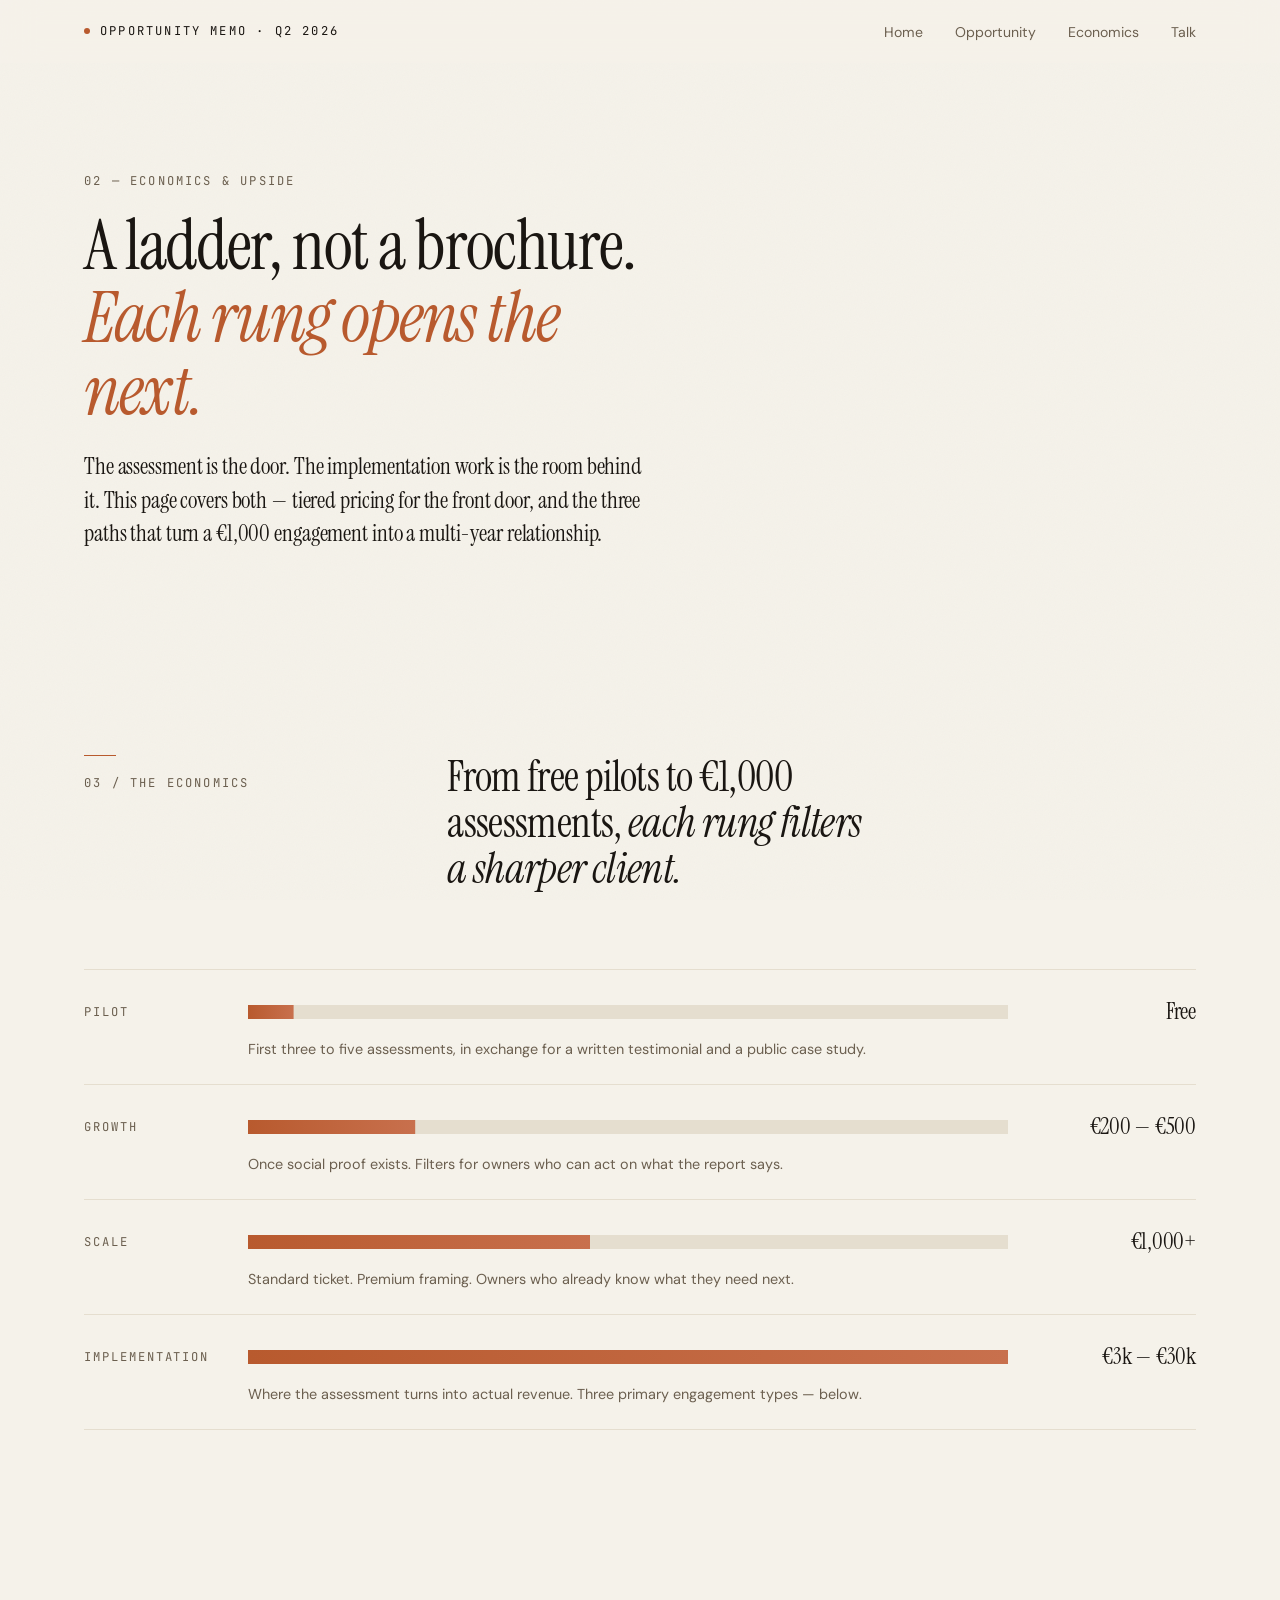
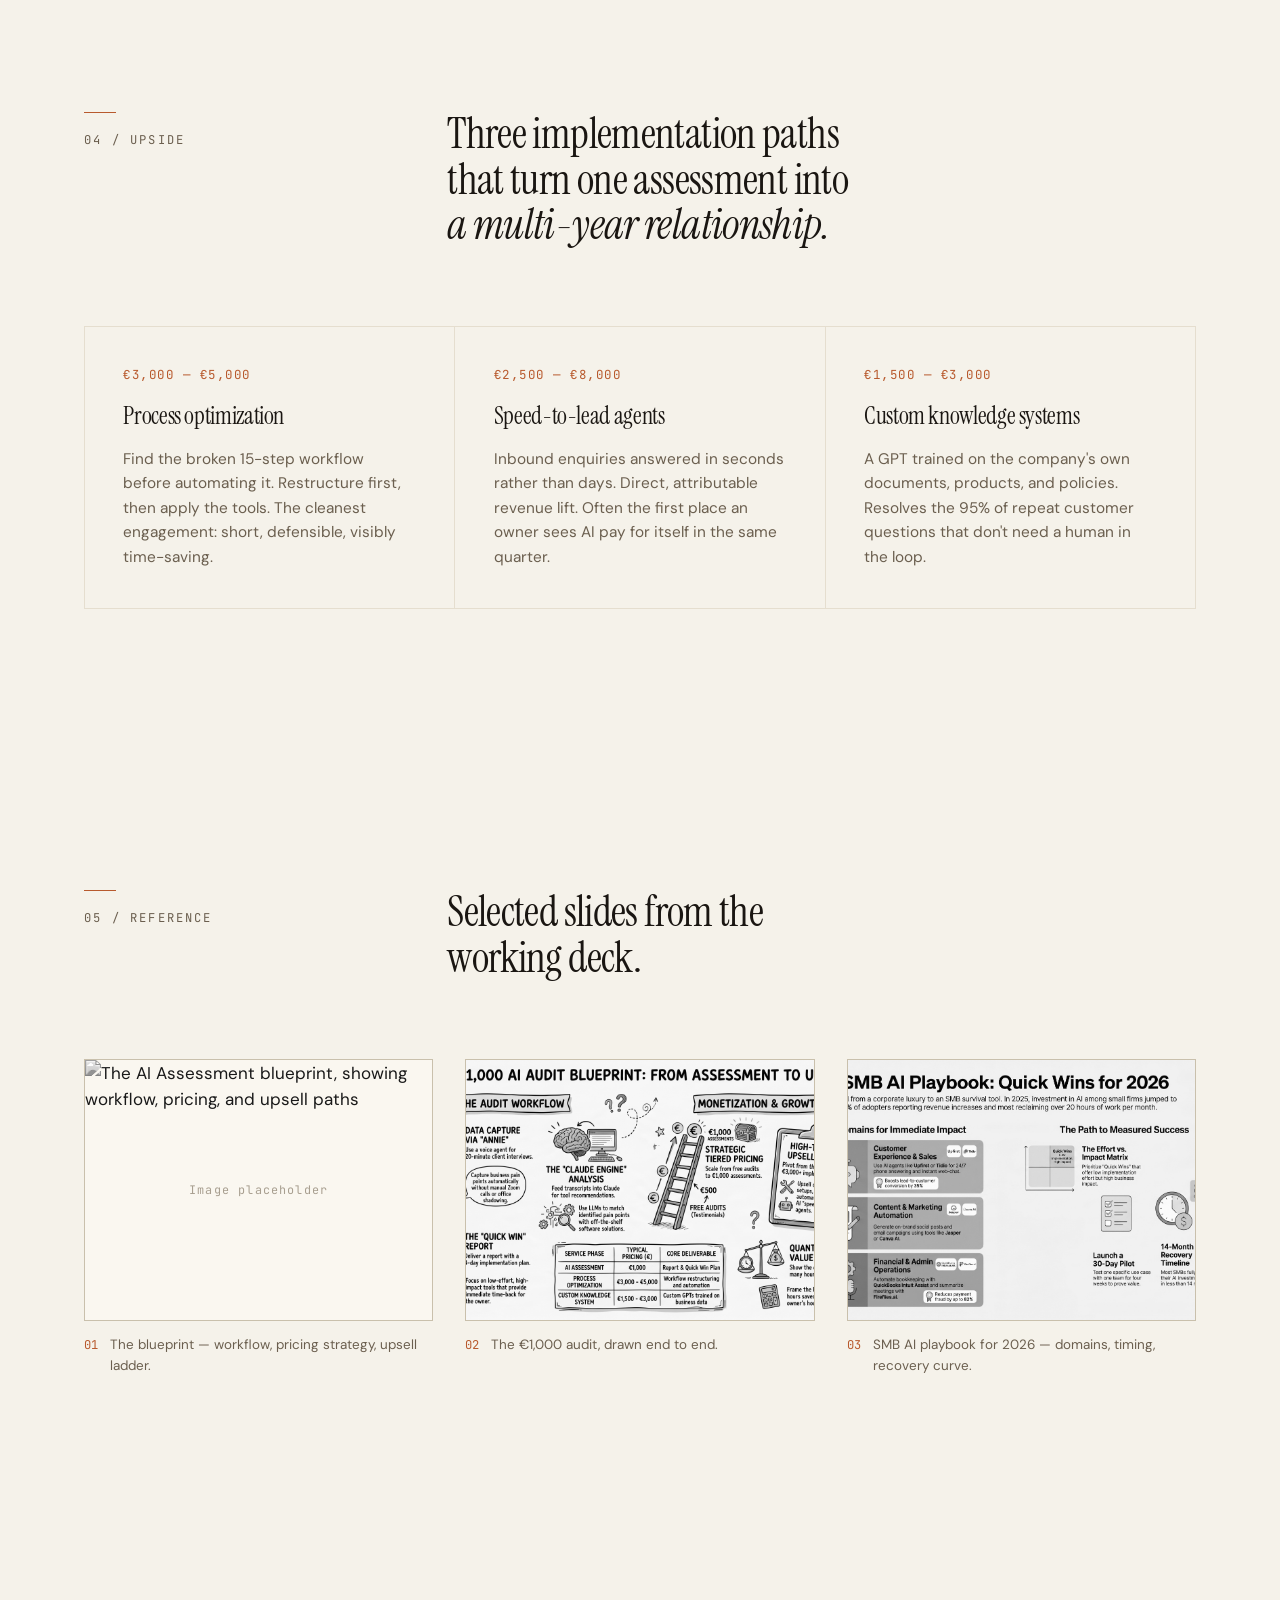
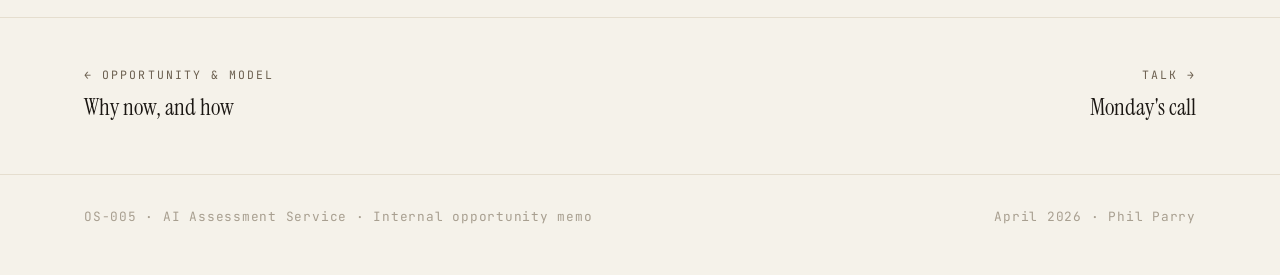
==== economics.html @ 7be647b3 "feat: build 4-page opportunity memo microsite - Pages: Home, Opportunity & Model (tabbed), Economics" ====
<!DOCTYPE html>
<html lang="en">
<head>
  <meta charset="UTF-8">
  <meta name="viewport" content="width=device-width, initial-scale=1">
  <title>Economics & Upside — AI Assessment Service</title>
  <meta name="description" content="The revenue ladder and the three implementation paths that turn one assessment into a multi-year relationship.">
  <meta name="color-scheme" content="light">

  <link rel="preconnect" href="https://fonts.googleapis.com">
  <link rel="preconnect" href="https://fonts.gstatic.com" crossorigin>
  <link href="https://fonts.googleapis.com/css2?family=Instrument+Serif:ital@0;1&family=DM+Sans:ital,opsz,wght@0,9..40,300;0,9..40,400;0,9..40,500;0,9..40,600;1,9..40,400&family=JetBrains+Mono:wght@400;500&display=swap" rel="stylesheet">
  <link rel="stylesheet" href="./styles.css">
  <script src="./script.js" defer></script>
</head>
<body>

  <!-- ════ TOP NAV ════ -->
  <nav class="top" id="topnav" aria-label="Primary">
    <div class="container">
      <a href="./index.html" class="wordmark">
        <span class="dot" aria-hidden="true"></span>
        <span>Opportunity Memo · Q2 2026</span>
      </a>
      <ul class="nav-links">
        <li><a href="./index.html">Home</a></li>
        <li><a href="./opportunity.html">Opportunity</a></li>
        <li><a href="./economics.html">Economics</a></li>
        <li><a href="./talk.html">Talk</a></li>
      </ul>
    </div>
  </nav>

  <!-- ════ PAGE INTRO ════ -->
  <header class="page-intro">
    <div class="container">
      <span class="eyebrow">02 — Economics &amp; Upside</span>
      <h1>A ladder, not a brochure. <em>Each rung opens the next.</em></h1>
      <p class="lede">The assessment is the door. The implementation work is the room behind it. This page covers both — tiered pricing for the front door, and the three paths that turn a €1,000 engagement into a multi-year relationship.</p>
    </div>
  </header>

  <!-- ════ 03 — THE ECONOMICS / REVENUE LADDER ════ -->
  <section id="economics">
    <div class="container">
      <div class="section-head">
        <div class="section-num">03 / The economics</div>
        <h2 class="h2 serif">
          From free pilots to €1,000 assessments, <em class="italic">each rung filters a sharper client.</em>
        </h2>
      </div>

      <div class="ladder">
        <div class="rung" style="--w: 0.06" data-tier="pilot">
          <div class="rung-label">Pilot</div>
          <div class="rung-bar-track"><div class="rung-bar"></div></div>
          <div class="rung-price">Free</div>
          <div class="rung-detail">First three to five assessments, in exchange for a written testimonial and a public case study.</div>
        </div>
        <div class="rung" style="--w: 0.22" data-tier="growth">
          <div class="rung-label">Growth</div>
          <div class="rung-bar-track"><div class="rung-bar"></div></div>
          <div class="rung-price">€200 — €500</div>
          <div class="rung-detail">Once social proof exists. Filters for owners who can act on what the report says.</div>
        </div>
        <div class="rung" style="--w: 0.45" data-tier="scale">
          <div class="rung-label">Scale</div>
          <div class="rung-bar-track"><div class="rung-bar"></div></div>
          <div class="rung-price">€1,000+</div>
          <div class="rung-detail">Standard ticket. Premium framing. Owners who already know what they need next.</div>
        </div>
        <div class="rung" style="--w: 1" data-tier="upsell">
          <div class="rung-label">Implementation</div>
          <div class="rung-bar-track"><div class="rung-bar"></div></div>
          <div class="rung-price">€3k — €30k</div>
          <div class="rung-detail">Where the assessment turns into actual revenue. Three primary engagement types — below.</div>
        </div>
      </div>
    </div>
  </section>

  <!-- ════ 04 — UPSIDE ════ -->
  <section id="upside">
    <div class="container">
      <div class="section-head">
        <div class="section-num">04 / Upside</div>
        <h2 class="h2 serif">
          Three implementation paths that turn one assessment into <em class="italic">a multi-year relationship.</em>
        </h2>
      </div>

      <div class="upside-grid">
        <article class="upside-card">
          <span class="price">€3,000 — €5,000</span>
          <h3 class="serif">Process optimization</h3>
          <p>Find the broken 15-step workflow before automating it. Restructure first, then apply the tools. The cleanest engagement: short, defensible, visibly time-saving.</p>
        </article>
        <article class="upside-card">
          <span class="price">€2,500 — €8,000</span>
          <h3 class="serif">Speed-to-lead agents</h3>
          <p>Inbound enquiries answered in seconds rather than days. Direct, attributable revenue lift. Often the first place an owner sees AI pay for itself in the same quarter.</p>
        </article>
        <article class="upside-card">
          <span class="price">€1,500 — €3,000</span>
          <h3 class="serif">Custom knowledge systems</h3>
          <p>A GPT trained on the company's own documents, products, and policies. Resolves the 95% of repeat customer questions that don't need a human in the loop.</p>
        </article>
      </div>
    </div>
  </section>

  <!-- ════ 05 — SUPPORTING VISUALS ════ -->
  <section id="visuals">
    <div class="container">
      <div class="section-head">
        <div class="section-num">05 / Reference</div>
        <h2 class="h2 serif">Selected slides from the working deck.</h2>
      </div>

      <div class="gallery">
        <figure class="slide-fig" data-src="./assets/slide-1.png" data-caption="The blueprint — workflow, pricing strategy, upsell ladder.">
          <div class="slide-img-wrap">
            <img src="./assets/slide-1.png" alt="The AI Assessment blueprint, showing workflow, pricing, and upsell paths" loading="lazy">
          </div>
          <figcaption>
            <span class="num">01</span>
            <span>The blueprint — workflow, pricing strategy, upsell ladder.</span>
          </figcaption>
        </figure>
        <figure class="slide-fig" data-src="./assets/slide-2.png" data-caption="The €1,000 audit, drawn end to end.">
          <div class="slide-img-wrap">
            <img src="./assets/slide-2.png" alt="Diagram of the €1,000 audit workflow" loading="lazy">
          </div>
          <figcaption>
            <span class="num">02</span>
            <span>The €1,000 audit, drawn end to end.</span>
          </figcaption>
        </figure>
        <figure class="slide-fig" data-src="./assets/slide-3.png" data-caption="SMB AI playbook for 2026 — domains, timing, and recovery curve.">
          <div class="slide-img-wrap">
            <img src="./assets/slide-3.png" alt="SMB AI Playbook for 2026 — top domains and the path to measured success" loading="lazy">
          </div>
          <figcaption>
            <span class="num">03</span>
            <span>SMB AI playbook for 2026 — domains, timing, recovery curve.</span>
          </figcaption>
        </figure>
      </div>
    </div>
  </section>

  <!-- ════ PAGE NAV ════ -->
  <div class="page-nav">
    <div class="container">
      <div class="page-nav-inner">
        <a href="./opportunity.html" class="prev">
          <span class="direction">← Opportunity &amp; Model</span>
          <span class="label">Why now, and how</span>
        </a>
        <a href="./talk.html" class="next">
          <span class="direction">Talk →</span>
          <span class="label">Monday's call</span>
        </a>
      </div>
    </div>
  </div>

  <!-- ════ LIGHTBOX ════ -->
  <div class="lightbox" id="lightbox" role="dialog" aria-modal="true" aria-label="Image viewer">
    <div class="lightbox-counter" id="lightbox-counter"></div>
    <button class="lightbox-close" aria-label="Close" id="lightbox-close">×</button>
    <button class="lightbox-nav prev" aria-label="Previous image" id="lb-prev">‹</button>
    <button class="lightbox-nav next" aria-label="Next image" id="lb-next">›</button>
    <img id="lightbox-img" src="" alt="">
    <div class="lightbox-caption" id="lightbox-caption"></div>
  </div>

  <!-- ════ FOOTER ════ -->
  <footer>
    <div class="container">
      <span>OS-005 · AI Assessment Service · Internal opportunity memo</span>
      <span>April 2026 · Phil Parry</span>
    </div>
  </footer>

</body>
</html>
---- styles.css ----
/* ═══════════════════════════════════════════════════════════════
   OS-005 — AI Assessment Service
   Shared stylesheet. Warm editorial theme (see vault/wiki/warm-editorial-theme.md).
   ═══════════════════════════════════════════════════════════════ */

/* ───────────── DESIGN TOKENS — warm light editorial ───────────── */
:root {
  --bg:           #F5F2EA;
  --bg-elev:      #FAF7F0;
  --bg-card:      #FFFFFF;
  --text:         #1A1612;
  --text-muted:   #6B5F4F;
  --text-quiet:   #A89F90;
  --accent:       #B85A2E;
  --accent-warm:  #C8704D;
  --rule:         #E5DECF;
  --rule-strong:  #C9C0AC;

  --serif: 'Instrument Serif', 'Cormorant Garamond', Georgia, serif;
  --sans:  'DM Sans', system-ui, -apple-system, sans-serif;
  --mono:  'JetBrains Mono', 'Menlo', monospace;

  --max:    1240px;
  --gutter: clamp(20px, 5vw, 64px);
}

/* ───────────── RESET + BASE ───────────── */
*, *::before, *::after { box-sizing: border-box; margin: 0; padding: 0; }
html { scroll-behavior: smooth; }

body {
  background: var(--bg);
  color: var(--text);
  font-family: var(--sans);
  font-size: 17px;
  line-height: 1.55;
  font-weight: 400;
  -webkit-font-smoothing: antialiased;
  text-rendering: optimizeLegibility;
  overflow-x: hidden;
}

/* Subtle paper grain overlay */
body::before {
  content: '';
  position: fixed;
  inset: 0;
  pointer-events: none;
  opacity: 0.035;
  z-index: 1;
  background-image: url("data:image/svg+xml;utf8,<svg xmlns='http://www.w3.org/2000/svg' width='400' height='400'><filter id='n'><feTurbulence type='fractalNoise' baseFrequency='0.85' stitchTiles='stitch'/></filter><rect width='100%' height='100%' filter='url(%23n)'/></svg>");
  mix-blend-mode: multiply;
}

img, video { max-width: 100%; display: block; }
a { color: inherit; }

:focus-visible {
  outline: 2px solid var(--accent);
  outline-offset: 4px;
  border-radius: 2px;
}

/* ───────────── TYPOGRAPHY ───────────── */
.serif  { font-family: var(--serif); font-weight: 400; }
.italic { font-style: italic; }
.mono   { font-family: var(--mono); }
.muted  { color: var(--text-muted); }
.quiet  { color: var(--text-quiet); }

h1, h2, h3 {
  font-family: var(--serif);
  font-weight: 400;
  line-height: 1.05;
  letter-spacing: -0.015em;
}

.display {
  font-size: clamp(2.6rem, 6.8vw, 5.4rem);
  line-height: 1.02;
  letter-spacing: -0.025em;
}

.h2 {
  font-size: clamp(1.7rem, 3.4vw, 2.6rem);
  line-height: 1.1;
  max-width: 22ch;
}

.eyebrow {
  font-family: var(--mono);
  font-size: 0.76rem;
  letter-spacing: 0.18em;
  text-transform: uppercase;
  color: var(--text-muted);
}

.lede {
  font-family: var(--serif);
  font-size: clamp(1.25rem, 1.8vw, 1.55rem);
  line-height: 1.45;
  color: var(--text);
  max-width: 42ch;
  letter-spacing: -0.005em;
}

p { max-width: 64ch; }

::selection { background: var(--accent); color: #FFFFFF; }

/* ───────────── LAYOUT ───────────── */
.container {
  max-width: var(--max);
  margin: 0 auto;
  padding-left: var(--gutter);
  padding-right: var(--gutter);
  position: relative;
  z-index: 2;
}

section { padding: clamp(80px, 11vw, 150px) 0; position: relative; z-index: 2; }

.section-head {
  display: grid;
  grid-template-columns: minmax(0, 1fr) minmax(0, 2.4fr);
  gap: clamp(20px, 4vw, 80px);
  margin-bottom: clamp(48px, 6vw, 80px);
  align-items: start;
}

.section-num {
  font-family: var(--mono);
  font-size: 0.76rem;
  letter-spacing: 0.18em;
  text-transform: uppercase;
  color: var(--text-muted);
}

.section-num::before {
  content: '';
  display: block;
  width: 32px;
  height: 1px;
  background: var(--accent);
  margin-bottom: 18px;
}

@media (max-width: 720px) {
  .section-head { grid-template-columns: 1fr; gap: 20px; }
}

/* Page-level intro block, used at the top of inner pages */
.page-intro {
  padding-top: clamp(60px, 8vw, 120px);
  padding-bottom: clamp(40px, 5vw, 80px);
}
.page-intro .eyebrow { margin-bottom: 18px; display: inline-block; }
.page-intro h1 {
  font-family: var(--serif);
  font-size: clamp(2.4rem, 5.6vw, 4.4rem);
  line-height: 1.03;
  letter-spacing: -0.02em;
  max-width: 18ch;
  margin-bottom: 24px;
}
.page-intro h1 em { color: var(--accent); font-style: italic; }
.page-intro .lede { max-width: 52ch; }

/* ───────────── NAV ───────────── */
nav.top {
  position: sticky;
  top: 0;
  z-index: 100;
  backdrop-filter: blur(18px) saturate(140%);
  -webkit-backdrop-filter: blur(18px) saturate(140%);
  background: color-mix(in srgb, var(--bg) 80%, transparent);
  border-bottom: 1px solid transparent;
  transition: border-color 0.3s ease;
}
nav.top.scrolled { border-bottom-color: var(--rule); }

nav.top .container {
  display: flex;
  align-items: center;
  justify-content: space-between;
  padding-top: 18px;
  padding-bottom: 18px;
  gap: 16px;
  flex-wrap: wrap;
}

.wordmark {
  font-family: var(--mono);
  font-size: 0.76rem;
  letter-spacing: 0.18em;
  text-transform: uppercase;
  color: var(--text);
  text-decoration: none;
  display: inline-flex;
  align-items: center;
  gap: 10px;
  white-space: nowrap;
}
.wordmark .dot {
  width: 6px; height: 6px;
  border-radius: 50%;
  background: var(--accent);
}

.nav-links {
  display: flex;
  gap: clamp(14px, 2.5vw, 32px);
  list-style: none;
  flex-wrap: wrap;
}
.nav-links a {
  font-size: 0.88rem;
  color: var(--text-muted);
  text-decoration: none;
  transition: color 0.2s;
  position: relative;
  padding-bottom: 4px;
}
.nav-links a:hover, .nav-links a:focus-visible { color: var(--text); }

/* Active page: terracotta underline */
.nav-links a.active {
  color: var(--text);
}
.nav-links a.active::after {
  content: '';
  position: absolute;
  left: 0;
  right: 0;
  bottom: -2px;
  height: 2px;
  background: var(--accent);
}

@media (max-width: 640px) {
  .nav-links { gap: 14px; font-size: 0.82rem; }
  .nav-links a { font-size: 0.82rem; }
}

/* ───────────── HERO (home only) ───────────── */
.hero { padding-top: clamp(40px, 6vw, 72px); padding-bottom: clamp(60px, 8vw, 100px); }

.hero-meta {
  display: flex;
  gap: 24px;
  margin-bottom: 36px;
  flex-wrap: wrap;
  align-items: center;
}

.hero h1 { max-width: 18ch; margin-bottom: 0; }
.hero h1 em { color: var(--accent); font-style: italic; }

.hero-grid {
  display: grid;
  grid-template-columns: 1fr;
  gap: clamp(40px, 5vw, 64px);
  margin-top: clamp(40px, 5vw, 64px);
  align-items: end;
}

@media (min-width: 900px) {
  .hero-grid {
    grid-template-columns: minmax(0, 1fr) minmax(0, 1.15fr);
  }
  .hero-text-col { order: -1; }
}

/* Video frame */
.video-frame {
  position: relative;
  border: 1px solid var(--rule-strong);
  background: var(--bg-card);
  padding: 10px;
  box-shadow:
    0 40px 80px -40px rgba(58, 38, 20, 0.18),
    0 8px 24px -12px rgba(58, 38, 20, 0.08);
}
.video-inner {
  position: relative;
  aspect-ratio: 16 / 9;
  overflow: hidden;
  background: #000;
}
.video-inner video {
  width: 100%; height: 100%;
  object-fit: cover;
  display: block;
}
.video-overlay {
  position: absolute;
  inset: 0;
  background:
    radial-gradient(circle at center, rgba(15,13,10,0.15) 0%, rgba(15,13,10,0.65) 100%),
    linear-gradient(180deg, rgba(15,13,10,0.05) 0%, rgba(15,13,10,0.45) 100%);
  display: flex;
  align-items: center;
  justify-content: center;
  cursor: pointer;
  transition: opacity 0.4s ease;
  border: none;
  width: 100%;
  color: inherit;
}
.video-overlay.hidden { opacity: 0; pointer-events: none; }

.play-button {
  width: 92px; height: 92px;
  border-radius: 50%;
  background: var(--accent);
  display: flex;
  align-items: center;
  justify-content: center;
  transition: transform 0.25s ease;
  box-shadow: 0 20px 50px rgba(0,0,0,0.4), 0 0 0 1px rgba(255,255,255,0.08);
}
.video-overlay:hover .play-button { transform: scale(1.06); }
.play-button svg { width: 28px; height: 28px; fill: #FFFFFF; margin-left: 4px; }

.video-caption {
  margin-top: 18px;
  display: flex;
  gap: 14px;
  align-items: baseline;
  font-size: 0.86rem;
  color: var(--text-muted);
  flex-wrap: wrap;
}
.video-caption .label {
  font-family: var(--mono);
  font-size: 0.72rem;
  letter-spacing: 0.18em;
  text-transform: uppercase;
  color: var(--accent);
}

.hero-text-col .lede { margin-bottom: 36px; }

.ctas {
  display: flex;
  flex-wrap: wrap;
  gap: 0 28px;
}
.cta-link {
  display: inline-flex;
  align-items: center;
  gap: 10px;
  padding: 12px 0;
  font-size: 0.95rem;
  color: var(--text);
  text-decoration: none;
  border-bottom: 1px solid var(--rule-strong);
  transition: border-color 0.2s, color 0.2s;
}
.cta-link::after { content: '→'; transition: transform 0.2s ease; }
.cta-link:hover { border-color: var(--accent); color: var(--accent); }
.cta-link:hover::after { transform: translateX(4px); }

/* ───────────── TABS MODULE ─────────────
   Page-level underline tabs. Patterned after ODS os-002 tabs
   (underline variant), adapted to the warm editorial theme. */
.tabs-module { padding: 0; }
.tabs-module .container > .tabs-bar { margin-bottom: 0; }

.tabs-bar {
  display: flex;
  gap: 0;
  border-bottom: 1px solid var(--rule);
  flex-wrap: wrap;
}
.tab {
  background: none;
  border: none;
  padding: 16px 0;
  margin-right: clamp(24px, 3vw, 44px);
  color: var(--text-muted);
  font-family: var(--sans);
  font-size: clamp(0.95rem, 1.2vw, 1.05rem);
  font-weight: 500;
  cursor: pointer;
  position: relative;
  transition: color 0.2s;
  display: inline-flex;
  align-items: baseline;
  gap: 10px;
}
.tab:hover { color: var(--text); }
.tab.active { color: var(--text); }
.tab.active::after {
  content: '';
  position: absolute;
  bottom: -1px;
  left: 0;
  right: 0;
  height: 2px;
  background: var(--accent);
}
.tab-num {
  font-family: var(--mono);
  font-size: 0.7rem;
  letter-spacing: 0.18em;
  color: var(--accent);
  font-weight: 400;
  text-transform: uppercase;
}

.tab-panel {
  padding-top: clamp(32px, 4vw, 56px);
  animation: fade-in 0.25s ease both;
}
.tab-panel[hidden] { display: none; }
@keyframes fade-in {
  from { opacity: 0; transform: translateY(6px); }
  to   { opacity: 1; transform: translateY(0); }
}

/* ───────────── COMPACT PAGE (above-the-fold) ─────────────
   Applied via <body class="page-opportunity"> on pages that
   need the tighter vertical rhythm for tabbed content. */
body.page-opportunity .page-intro {
  padding-top: clamp(28px, 3.5vw, 52px);
  padding-bottom: clamp(16px, 2vw, 28px);
}
body.page-opportunity .page-intro h1 {
  font-size: clamp(1.9rem, 4vw, 3rem);
  margin-bottom: 0;
}
body.page-opportunity section.tabs-module { padding: 0 0 clamp(32px, 4vw, 60px); }

/* Compact stats inside a tab panel */
body.page-opportunity .stats-strip {
  margin-top: clamp(20px, 2.5vw, 32px);
}
body.page-opportunity .stat { padding: 20px 20px; }
body.page-opportunity .stat-value {
  font-size: clamp(1.8rem, 3.2vw, 2.5rem);
  margin-bottom: 8px;
}
body.page-opportunity .stat-label { font-size: 0.8rem; }

body.page-opportunity .opportunity-body {
  font-size: clamp(1rem, 1.3vw, 1.12rem);
  max-width: 64ch;
}

/* 2-up steps grid for the How-It-Works tab */
.steps-grid {
  display: grid;
  grid-template-columns: 1fr;
  gap: 1px;
  background: var(--rule);
  border-top: 1px solid var(--rule);
  border-bottom: 1px solid var(--rule);
}
@media (min-width: 820px) {
  .steps-grid { grid-template-columns: 1fr 1fr; }
}
.steps-grid .step {
  background: var(--bg);
  border: none;
  padding: clamp(22px, 2.8vw, 34px) clamp(20px, 2.5vw, 32px);
  row-gap: 12px;
}
.steps-grid .step-num {
  font-size: clamp(1.8rem, 3vw, 2.4rem);
}
.steps-grid .step-title {
  font-size: clamp(1.15rem, 1.6vw, 1.4rem);
}
.steps-grid .step-body {
  font-size: 0.92rem;
  line-height: 1.5;
}

/* ───────────── OPPORTUNITY BODY + STATS ───────────── */
.opportunity-body {
  font-size: clamp(1.05rem, 1.4vw, 1.2rem);
  line-height: 1.55;
  max-width: 56ch;
  color: var(--text);
}
.opportunity-body p { max-width: none; }
.opportunity-body p + p { margin-top: 1em; }
.opportunity-body strong { color: var(--accent); font-weight: 500; }

.stats-strip {
  display: grid;
  grid-template-columns: repeat(auto-fit, minmax(180px, 1fr));
  gap: 1px;
  margin-top: clamp(60px, 7vw, 100px);
  background: var(--rule);
  border-top: 1px solid var(--rule);
  border-bottom: 1px solid var(--rule);
}
.stat { background: var(--bg); padding: 36px 28px; }
.stat-value {
  font-family: var(--serif);
  font-size: clamp(2.4rem, 4vw, 3.6rem);
  line-height: 1;
  margin-bottom: 14px;
}
.stat-value sup {
  font-size: 0.42em;
  vertical-align: super;
  color: var(--accent);
  font-style: italic;
  margin-left: 2px;
}
.stat-label {
  font-size: 0.86rem;
  color: var(--text-muted);
  line-height: 1.45;
  max-width: 26ch;
}

/* ───────────── HOW IT WORKS — numbered editorial steps ───────────── */
.steps { border-top: 1px solid var(--rule); }
.step {
  display: grid;
  grid-template-columns: 6ch minmax(0, 1fr);
  column-gap: clamp(24px, 4vw, 64px);
  row-gap: 18px;
  padding: clamp(36px, 4.5vw, 64px) 0;
  border-bottom: 1px solid var(--rule);
  align-items: start;
}
.step-num {
  font-family: var(--serif);
  font-style: italic;
  font-size: clamp(2.4rem, 4.8vw, 3.8rem);
  color: var(--accent);
  line-height: 0.9;
  grid-row: 1 / span 2;
}
.step-title {
  font-family: var(--serif);
  font-size: clamp(1.4rem, 2.2vw, 1.85rem);
  line-height: 1.15;
  letter-spacing: -0.01em;
}
.step-body {
  color: var(--text-muted);
  font-size: 1rem;
  line-height: 1.6;
  max-width: 64ch;
}
.step-body strong { color: var(--text); font-weight: 500; }

@media (max-width: 600px) {
  .step { grid-template-columns: auto 1fr; column-gap: 18px; }
  .step-body { grid-column: 1 / -1; }
}

/* ───────────── REVENUE LADDER ───────────── */
.ladder { display: flex; flex-direction: column; }
.rung {
  display: grid;
  grid-template-columns: 11ch minmax(0, 1fr) 13ch;
  column-gap: 32px;
  row-gap: 8px;
  align-items: center;
  padding: 24px 0;
  border-top: 1px solid var(--rule);
  transition: background 0.3s ease;
}
.rung:last-child { border-bottom: 1px solid var(--rule); }
.rung:hover { background: rgba(184, 90, 46, 0.03); }

.rung-label {
  font-family: var(--mono);
  font-size: 0.76rem;
  letter-spacing: 0.16em;
  text-transform: uppercase;
  color: var(--text-muted);
}
.rung-bar-track {
  height: 14px;
  background: var(--rule);
  position: relative;
  overflow: hidden;
}
.rung-bar {
  height: 100%;
  background: linear-gradient(90deg, var(--accent) 0%, var(--accent-warm) 100%);
  transform-origin: left center;
  transform: scaleX(0);
  transition: transform 1.2s cubic-bezier(0.2, 0.7, 0.1, 1);
}
.rung.in-view .rung-bar { transform: scaleX(var(--w, 1)); }

.rung-price {
  font-family: var(--serif);
  font-size: clamp(1.25rem, 1.8vw, 1.6rem);
  text-align: right;
  letter-spacing: -0.01em;
  white-space: nowrap;
}
.rung-detail {
  grid-column: 2 / 4;
  font-size: 0.9rem;
  color: var(--text-muted);
  max-width: 72ch;
}

@media (max-width: 640px) {
  .rung { grid-template-columns: 1fr auto; column-gap: 16px; }
  .rung-bar-track { grid-column: 1 / -1; order: 3; }
  .rung-detail   { grid-column: 1 / -1; order: 4; }
}

/* ───────────── UPSIDE ───────────── */
.upside-grid {
  display: grid;
  grid-template-columns: repeat(auto-fit, minmax(260px, 1fr));
  gap: 1px;
  background: var(--rule);
  border: 1px solid var(--rule);
}
.upside-card {
  background: var(--bg);
  padding: clamp(28px, 3vw, 44px);
  transition: background 0.3s ease;
}
.upside-card:hover { background: var(--bg-elev); }

.upside-card .price {
  font-family: var(--mono);
  font-size: 0.78rem;
  letter-spacing: 0.12em;
  color: var(--accent);
  margin-bottom: 18px;
  display: block;
}
.upside-card h3 {
  font-size: clamp(1.4rem, 1.9vw, 1.7rem);
  margin-bottom: 16px;
  line-height: 1.15;
}
.upside-card p {
  color: var(--text-muted);
  font-size: 0.96rem;
  line-height: 1.6;
}

/* ───────────── GALLERY + LIGHTBOX ───────────── */
.gallery {
  display: grid;
  grid-template-columns: repeat(auto-fit, minmax(280px, 1fr));
  gap: clamp(20px, 2.5vw, 32px);
}
.slide-fig {
  margin: 0;
  cursor: zoom-in;
  transition: transform 0.3s ease;
}
.slide-fig:hover { transform: translateY(-2px); }
.slide-fig:focus-visible { outline-offset: 8px; }

.slide-img-wrap {
  position: relative;
  aspect-ratio: 4 / 3;
  background: var(--bg-elev);
  border: 1px solid var(--rule-strong);
  overflow: hidden;
}
.slide-img-wrap::before {
  content: 'Image placeholder';
  position: absolute;
  inset: 0;
  display: flex;
  align-items: center;
  justify-content: center;
  color: var(--text-quiet);
  font-family: var(--mono);
  font-size: 0.74rem;
  letter-spacing: 0.1em;
}
.slide-img-wrap img {
  position: relative;
  width: 100%;
  height: 100%;
  object-fit: cover;
  filter: grayscale(1) contrast(0.98);
  transition: filter 0.4s ease;
}
/* Gallery thumbs AND lightbox stay monochrome for a uniform editorial treatment */
.lightbox img { filter: grayscale(1) contrast(0.98); }

.slide-fig figcaption {
  margin-top: 14px;
  font-size: 0.84rem;
  color: var(--text-muted);
  display: flex;
  gap: 12px;
  align-items: baseline;
}
.slide-fig figcaption .num {
  font-family: var(--mono);
  color: var(--accent);
  font-size: 0.76rem;
}

.lightbox {
  position: fixed;
  inset: 0;
  background: rgba(8, 7, 5, 0.96);
  backdrop-filter: blur(8px);
  -webkit-backdrop-filter: blur(8px);
  z-index: 1000;
  display: none;
  align-items: center;
  justify-content: center;
  padding: clamp(24px, 5vw, 80px);
  cursor: zoom-out;
}
.lightbox.open { display: flex; }
.lightbox img {
  max-width: 100%;
  max-height: 88vh;
  object-fit: contain;
  cursor: default;
  box-shadow: 0 40px 100px rgba(0,0,0,0.6);
}

/* Lightbox chrome — dark backdrop, light tones */
.lightbox-close,
.lightbox-nav {
  position: absolute;
  background: transparent;
  border: 1px solid rgba(255, 255, 255, 0.24);
  color: #F2ECDF;
  cursor: pointer;
  line-height: 1;
  transition: border-color 0.2s, color 0.2s, background 0.2s;
  display: flex;
  align-items: center;
  justify-content: center;
  font-family: var(--serif);
}
.lightbox-close:hover,
.lightbox-nav:hover {
  border-color: var(--accent-warm);
  color: var(--accent-warm);
  background: rgba(255, 255, 255, 0.04);
}

.lightbox-close {
  top: 24px; right: 24px;
  width: 44px; height: 44px;
  font-size: 1.6rem;
}
.lightbox-nav {
  top: 50%;
  transform: translateY(-50%);
  width: 52px; height: 52px;
  font-size: 2.2rem;
  padding-bottom: 4px;
}
.lightbox-nav.prev { left: clamp(16px, 3vw, 32px); }
.lightbox-nav.next { right: clamp(16px, 3vw, 32px); }
.lightbox-nav.hidden { visibility: hidden; }

@media (max-width: 640px) {
  .lightbox-nav { width: 44px; height: 44px; font-size: 1.8rem; }
}

.lightbox-caption {
  position: absolute;
  bottom: 24px;
  left: 50%;
  transform: translateX(-50%);
  font-family: var(--mono);
  font-size: 0.78rem;
  color: #A89F90;
  letter-spacing: 0.06em;
  max-width: 80%;
  text-align: center;
}
.lightbox-counter {
  position: absolute;
  top: 32px;
  left: 50%;
  transform: translateX(-50%);
  font-family: var(--mono);
  font-size: 0.72rem;
  letter-spacing: 0.18em;
  color: #A89F90;
}

/* ───────────── CLOSING (Talk page) ───────────── */
.closing { padding: clamp(100px, 14vw, 180px) 0; }
.closing h2 {
  font-size: clamp(2.2rem, 5.6vw, 4.4rem);
  max-width: 18ch;
  letter-spacing: -0.025em;
  line-height: 1.02;
  margin: 32px 0 40px;
}
.closing h2 em { color: var(--accent); font-style: italic; }
.closing .lede { max-width: 52ch; }

.closing-meta {
  display: flex;
  flex-wrap: wrap;
  gap: 32px;
  align-items: baseline;
  padding-top: 32px;
  border-top: 1px solid var(--rule);
  margin-top: 56px;
}
.closing-meta a {
  color: var(--text);
  text-decoration: none;
  font-family: var(--serif);
  font-size: 1.4rem;
  border-bottom: 1px solid var(--accent);
  padding-bottom: 4px;
  transition: color 0.2s;
}
.closing-meta a:hover { color: var(--accent); }

/* ───────────── PAGE PAGINATION (bottom of inner pages) ───────────── */
.page-nav {
  border-top: 1px solid var(--rule);
  padding: clamp(32px, 4vw, 48px) 0;
  margin-top: clamp(60px, 8vw, 100px);
}
.page-nav-inner {
  display: flex;
  justify-content: space-between;
  gap: 24px;
  align-items: center;
  flex-wrap: wrap;
}
.page-nav a {
  text-decoration: none;
  color: var(--text);
  transition: color 0.2s;
  display: inline-flex;
  flex-direction: column;
  gap: 6px;
}
.page-nav a:hover { color: var(--accent); }
.page-nav .direction {
  font-family: var(--mono);
  font-size: 0.72rem;
  letter-spacing: 0.18em;
  text-transform: uppercase;
  color: var(--text-muted);
}
.page-nav .label {
  font-family: var(--serif);
  font-size: clamp(1.2rem, 1.8vw, 1.6rem);
}
.page-nav .next { text-align: right; margin-left: auto; }

/* ───────────── FOOTER ───────────── */
footer {
  padding: 32px 0 48px;
  border-top: 1px solid var(--rule);
  font-size: 0.8rem;
  color: var(--text-quiet);
}
footer .container {
  display: flex;
  justify-content: space-between;
  flex-wrap: wrap;
  gap: 16px;
  font-family: var(--mono);
  letter-spacing: 0.06em;
}

/* ───────────── MOTION ───────────── */
@media (prefers-reduced-motion: no-preference) {
  .reveal {
    opacity: 0;
    transform: translateY(16px);
    transition: opacity 0.9s ease, transform 0.9s ease;
  }
  .reveal.visible { opacity: 1; transform: translateY(0); }
}
@media (prefers-reduced-motion: reduce) {
  html { scroll-behavior: auto; }
  *, *::before, *::after { transition: none !important; animation: none !important; }
}
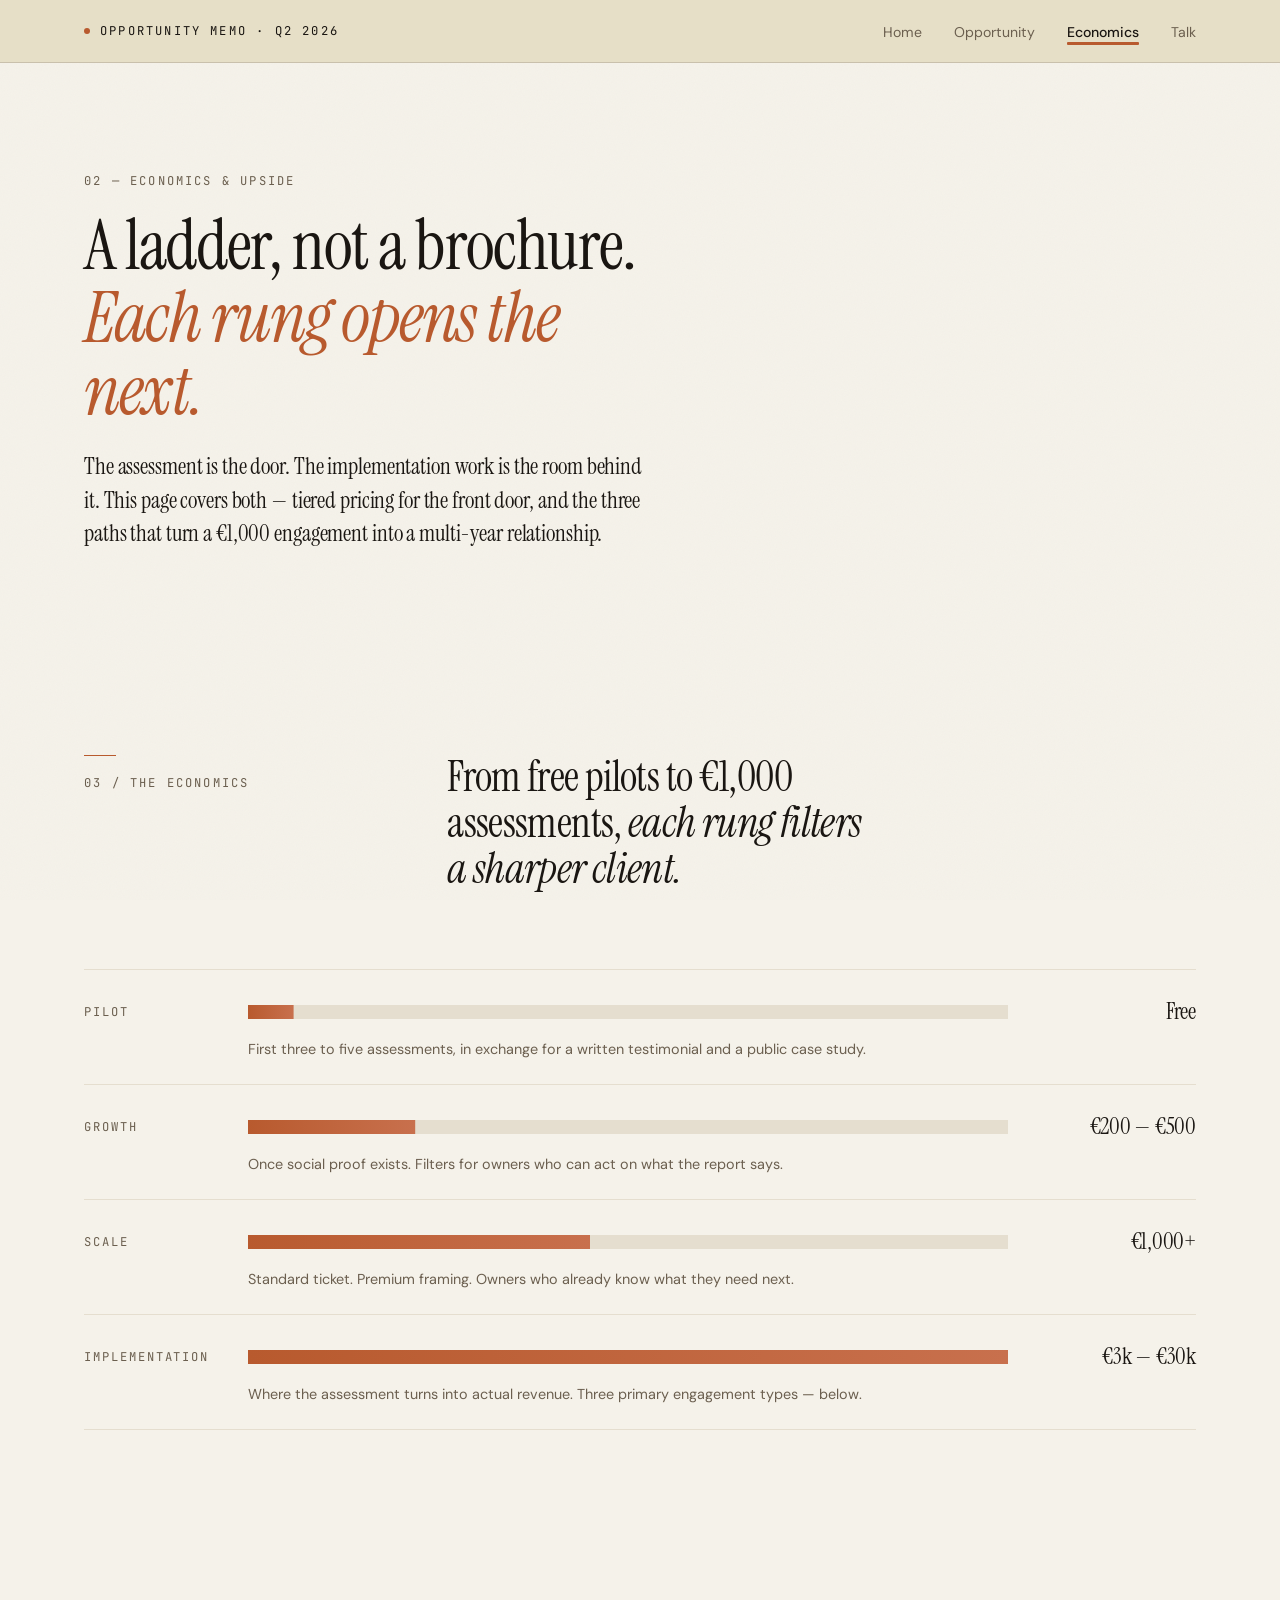
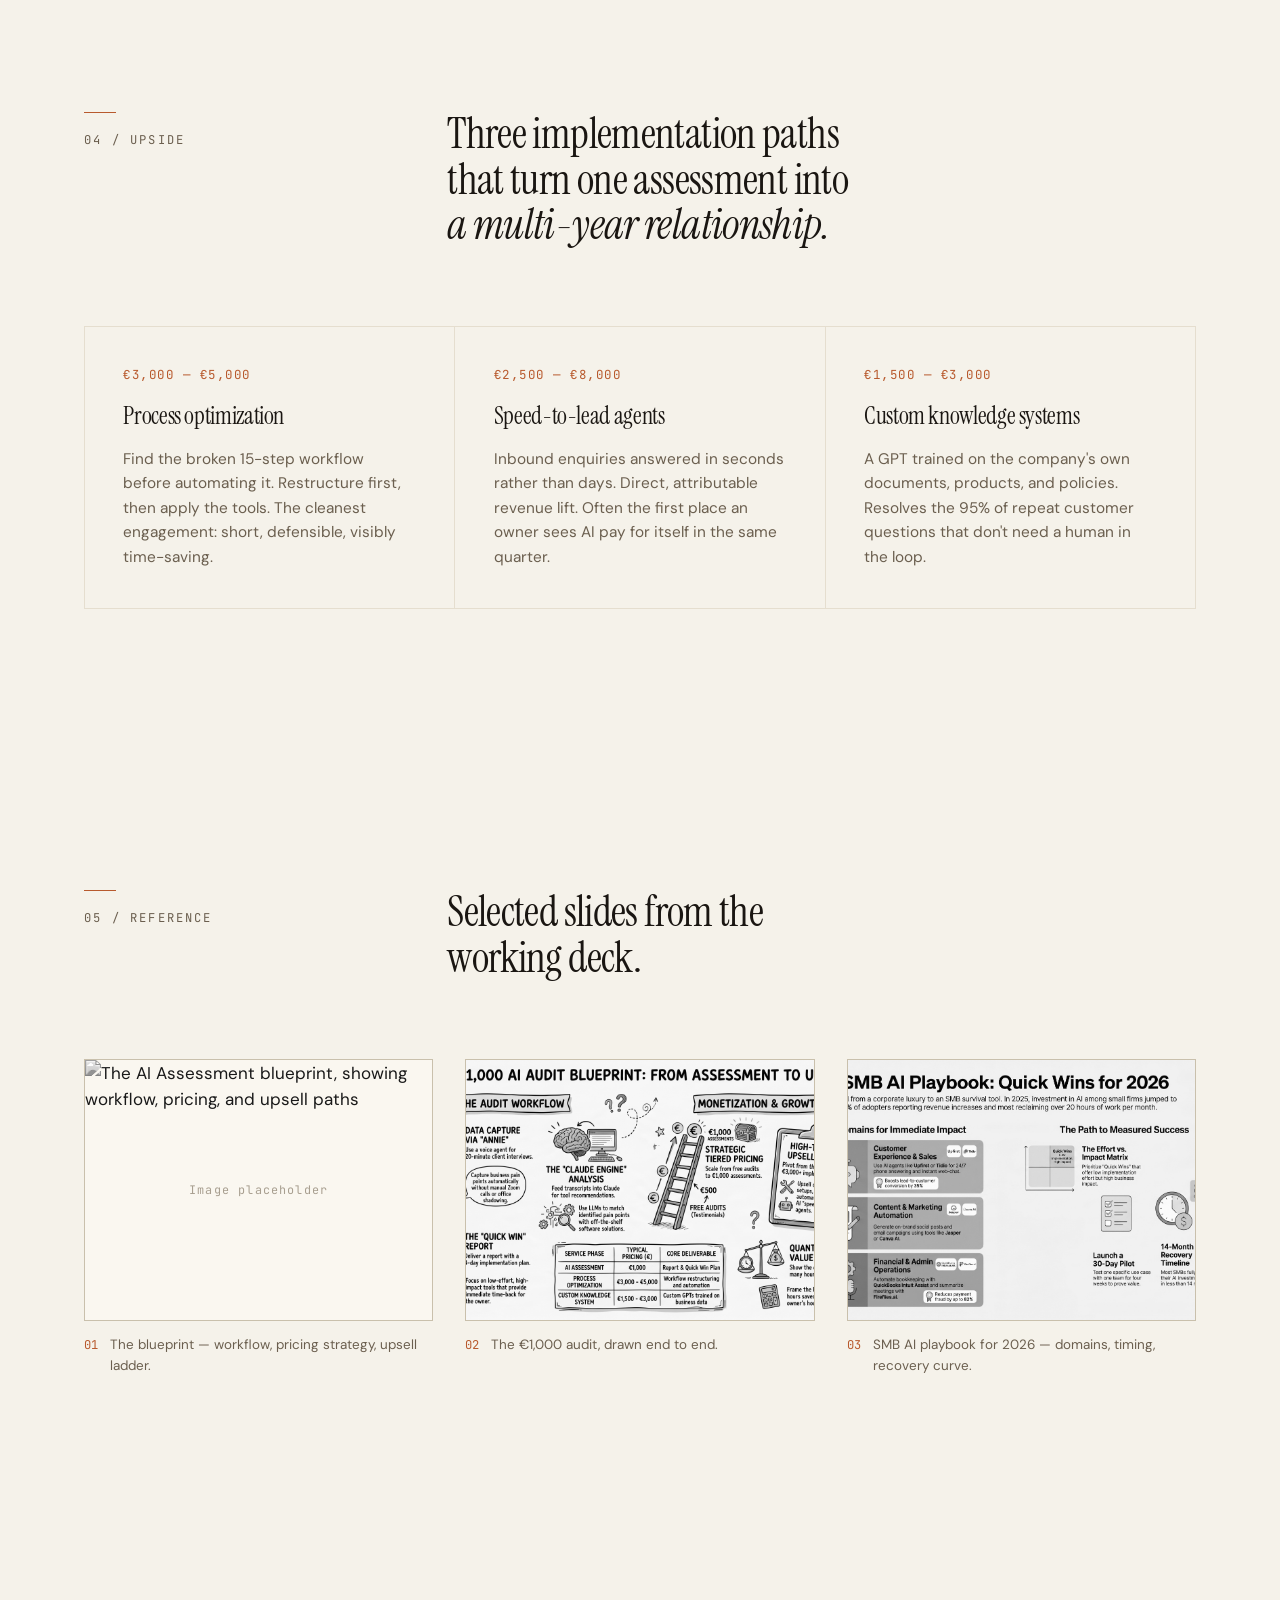
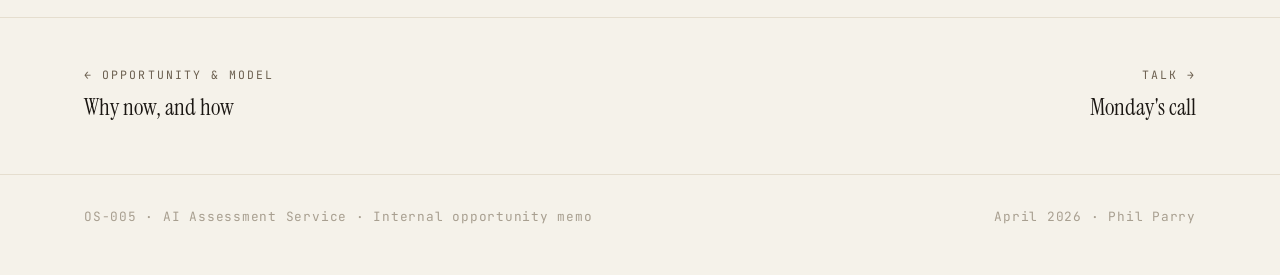
==== commit 6a9d5cf2: "fix: reliable active nav + hero title beside video on home - Active page is now declared per-page vi" ====
--- a/economics.html
+++ b/economics.html
@@ -25,7 +25,7 @@
       <ul class="nav-links">
         <li><a href="./index.html">Home</a></li>
         <li><a href="./opportunity.html">Opportunity</a></li>
-        <li><a href="./economics.html">Economics</a></li>
+        <li><a href="./economics.html" class="active">Economics</a></li>
         <li><a href="./talk.html">Talk</a></li>
       </ul>
     </div>
--- a/styles.css
+++ b/styles.css
@@ -8,6 +8,7 @@
   --bg:           #F5F2EA;
   --bg-elev:      #FAF7F0;
   --bg-card:      #FFFFFF;
+  --bg-nav:       #E6DFC7;  /* clearly darker than --bg — separates sticky nav from content */
   --text:         #1A1612;
   --text-muted:   #6B5F4F;
   --text-quiet:   #A89F90;
@@ -173,11 +174,13 @@
   z-index: 100;
   backdrop-filter: blur(18px) saturate(140%);
   -webkit-backdrop-filter: blur(18px) saturate(140%);
-  background: color-mix(in srgb, var(--bg) 80%, transparent);
-  border-bottom: 1px solid transparent;
-  transition: border-color 0.3s ease;
-}
-nav.top.scrolled { border-bottom-color: var(--rule); }
+  background: var(--bg-nav);
+  border-bottom: 1px solid var(--rule-strong);
+  transition: border-color 0.3s ease, box-shadow 0.3s ease;
+}
+nav.top.scrolled {
+  box-shadow: 0 4px 20px -12px rgba(58, 38, 20, 0.14);
+}
 
 nav.top .container {
   display: flex;
@@ -223,18 +226,20 @@
 }
 .nav-links a:hover, .nav-links a:focus-visible { color: var(--text); }
 
-/* Active page: terracotta underline */
+/* Active page: bold terracotta underline, clearly visible */
 .nav-links a.active {
   color: var(--text);
+  font-weight: 500;
 }
 .nav-links a.active::after {
   content: '';
   position: absolute;
   left: 0;
   right: 0;
-  bottom: -2px;
-  height: 2px;
+  bottom: 0;
+  height: 3px;
   background: var(--accent);
+  border-radius: 1px;
 }
 
 @media (max-width: 640px) {
@@ -243,32 +248,40 @@
 }
 
 /* ───────────── HERO (home only) ───────────── */
-.hero { padding-top: clamp(40px, 6vw, 72px); padding-bottom: clamp(60px, 8vw, 100px); }
+.hero { padding-top: clamp(10px, 1.5vw, 18px); padding-bottom: clamp(60px, 8vw, 100px); }
 
 .hero-meta {
   display: flex;
   gap: 24px;
-  margin-bottom: 36px;
+  margin-bottom: 20px;
   flex-wrap: wrap;
   align-items: center;
 }
 
-.hero h1 { max-width: 18ch; margin-bottom: 0; }
+/* H1 lives inside .hero-text-col now (beside the video). Smaller than
+   the old full-width display so it can share the row with the video. */
 .hero h1 em { color: var(--accent); font-style: italic; }
+.hero-text-col h1 {
+  font-family: var(--serif);
+  font-size: clamp(1.9rem, 4.2vw, 3.4rem);
+  line-height: 1.04;
+  letter-spacing: -0.02em;
+  max-width: 14ch;
+  margin-bottom: 18px;
+}
 
 .hero-grid {
   display: grid;
   grid-template-columns: 1fr;
-  gap: clamp(40px, 5vw, 64px);
-  margin-top: clamp(40px, 5vw, 64px);
-  align-items: end;
+  gap: clamp(32px, 4vw, 56px);
+  margin-top: clamp(12px, 1.5vw, 20px);
+  align-items: start;
 }
 
 @media (min-width: 900px) {
   .hero-grid {
-    grid-template-columns: minmax(0, 1fr) minmax(0, 1.15fr);
+    grid-template-columns: minmax(0, 1fr) minmax(0, 1.1fr);
   }
-  .hero-text-col { order: -1; }
 }
 
 /* Video frame */
@@ -339,7 +352,7 @@
   color: var(--accent);
 }
 
-.hero-text-col .lede { margin-bottom: 36px; }
+.hero-text-col .lede { margin-bottom: 28px; max-width: 36ch; }
 
 .ctas {
   display: flex;
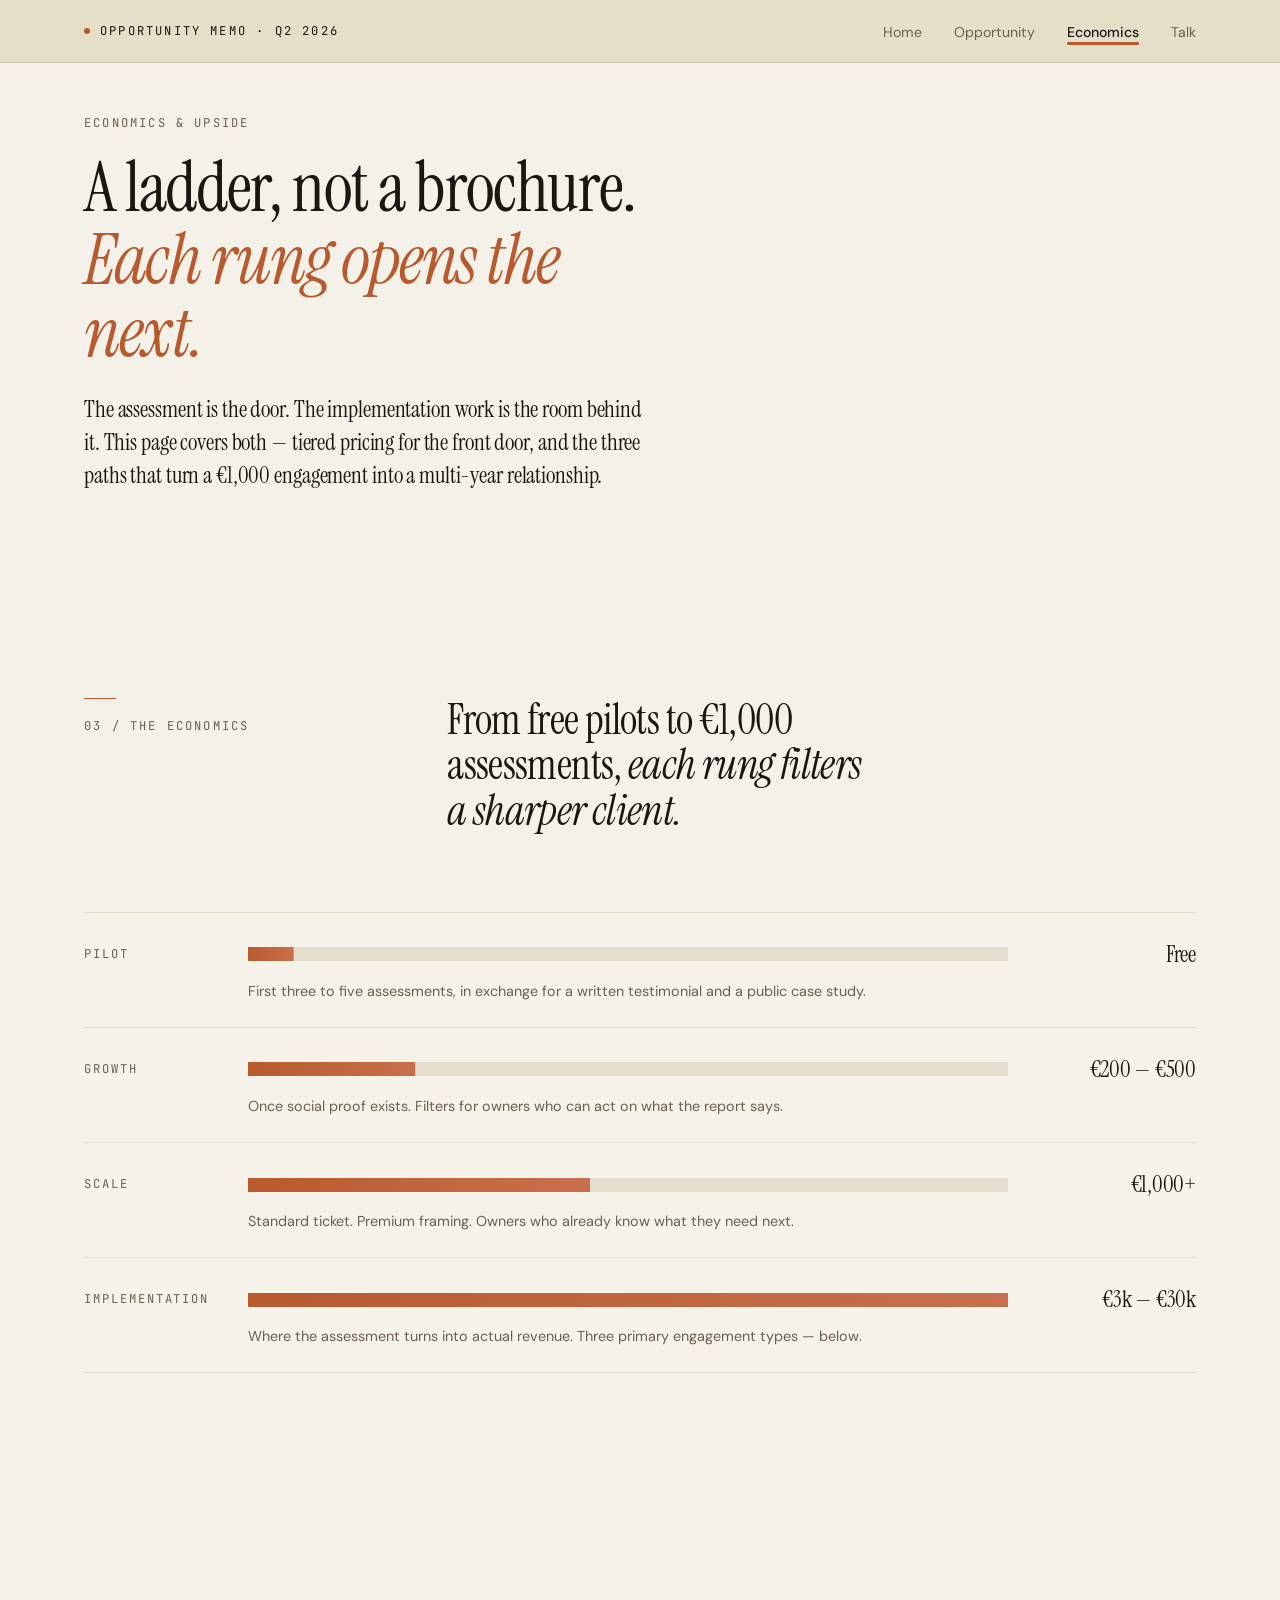
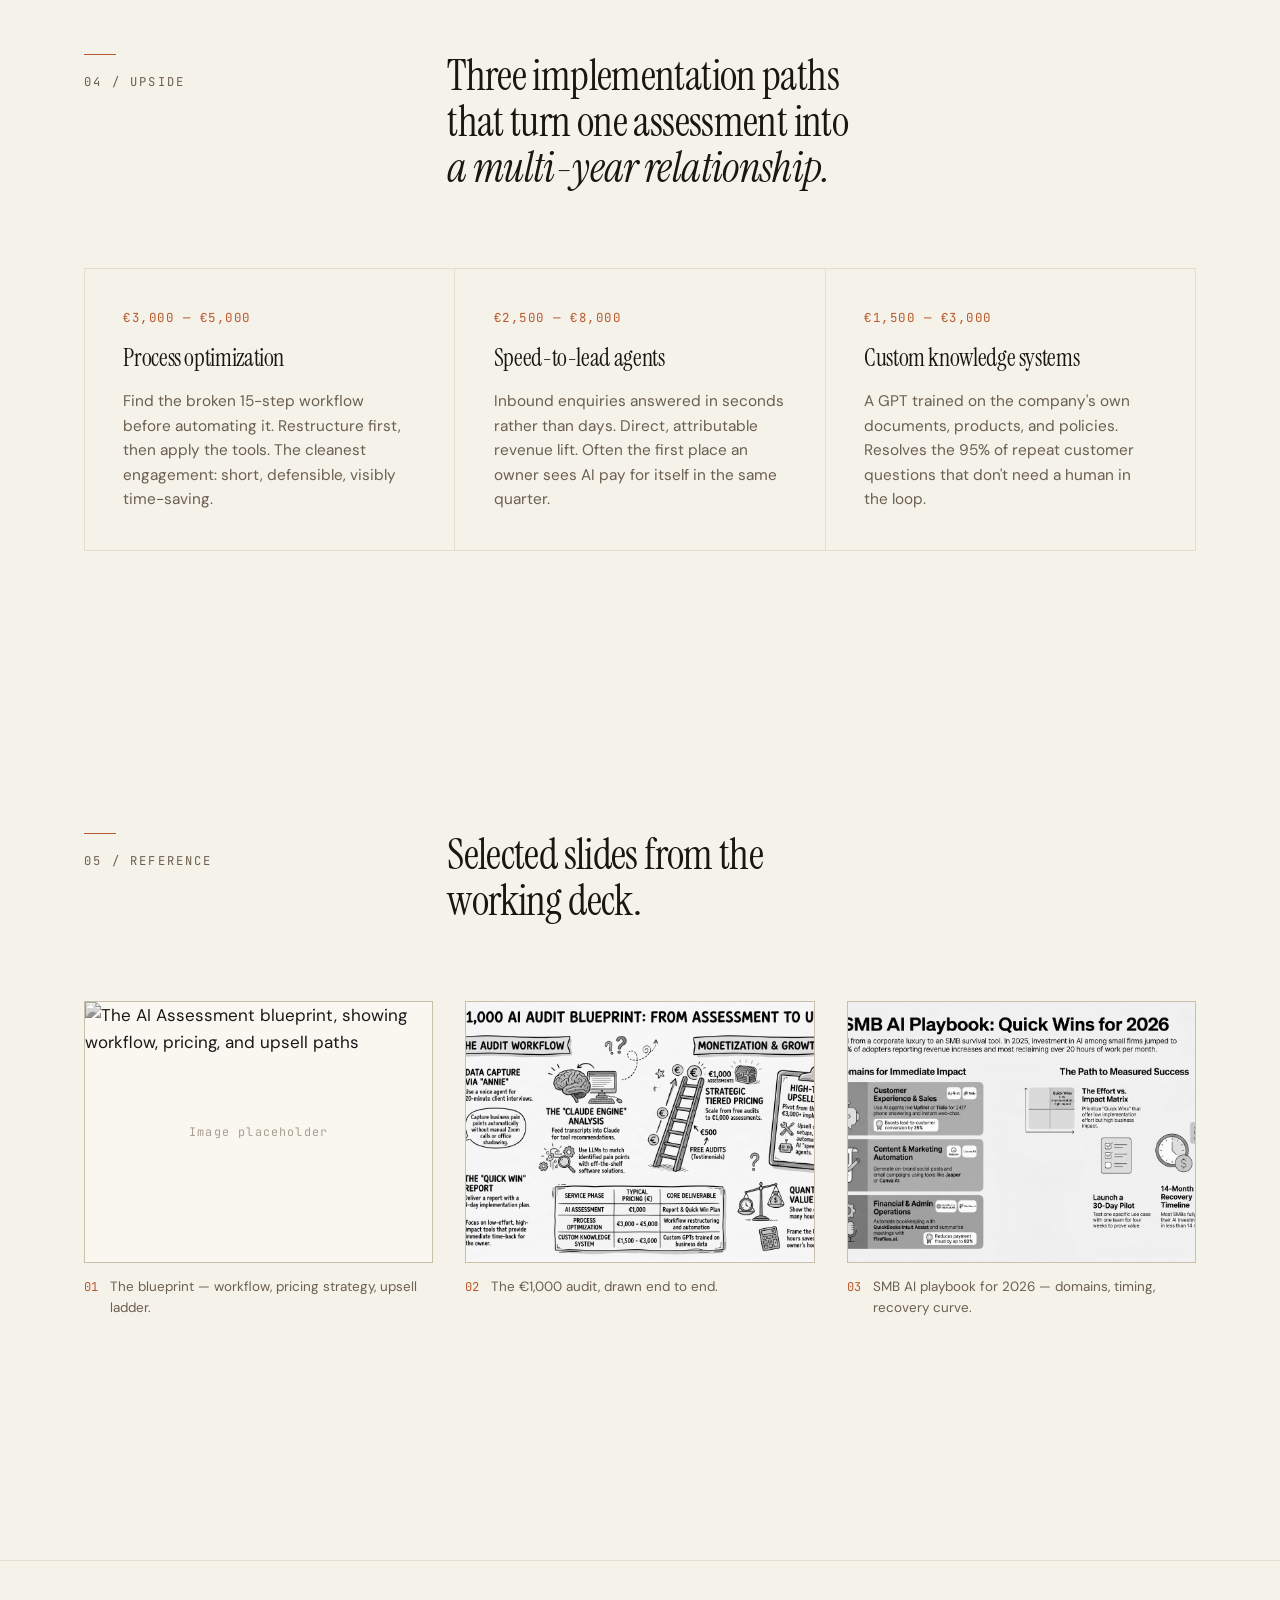
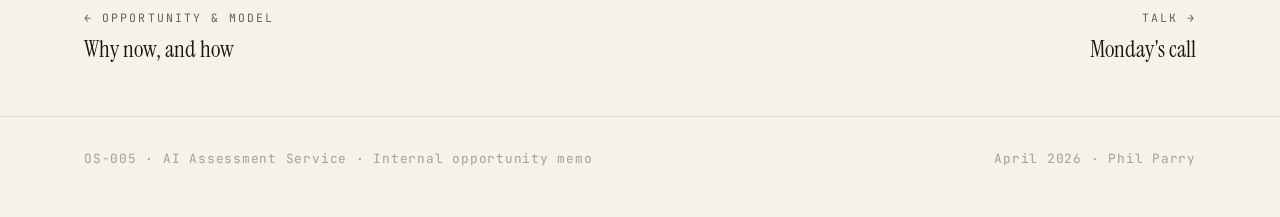
==== commit d5cf2ae8: "style: remove numeric prefixes from page intro labels - Opportunity: "01 — Opportunity & Model" → "O" ====
--- a/economics.html
+++ b/economics.html
@@ -34,7 +34,7 @@
   <!-- ════ PAGE INTRO ════ -->
   <header class="page-intro">
     <div class="container">
-      <span class="eyebrow">02 — Economics &amp; Upside</span>
+      <span class="eyebrow">Economics &amp; Upside</span>
       <h1>A ladder, not a brochure. <em>Each rung opens the next.</em></h1>
       <p class="lede">The assessment is the door. The implementation work is the room behind it. This page covers both — tiered pricing for the front door, and the three paths that turn a €1,000 engagement into a multi-year relationship.</p>
     </div>
--- a/styles.css
+++ b/styles.css
@@ -150,9 +150,12 @@
   .section-head { grid-template-columns: 1fr; gap: 20px; }
 }
 
-/* Page-level intro block, used at the top of inner pages */
+/* Page-level intro block, used at the top of inner pages.
+   Top padding is shared with .hero and .closing to keep the gap
+   between the sticky nav and the first content consistent across
+   every page. */
 .page-intro {
-  padding-top: clamp(60px, 8vw, 120px);
+  padding-top: clamp(28px, 3.5vw, 52px);
   padding-bottom: clamp(40px, 5vw, 80px);
 }
 .page-intro .eyebrow { margin-bottom: 18px; display: inline-block; }
@@ -248,7 +251,9 @@
 }
 
 /* ───────────── HERO (home only) ───────────── */
-.hero { padding-top: clamp(10px, 1.5vw, 18px); padding-bottom: clamp(60px, 8vw, 100px); }
+/* Top padding matches .page-intro + .closing for a consistent gap
+   between the sticky nav and the first line of content on every page. */
+.hero { padding-top: clamp(28px, 3.5vw, 52px); padding-bottom: clamp(60px, 8vw, 100px); }
 
 .hero-meta {
   display: flex;
@@ -436,7 +441,8 @@
    Applied via <body class="page-opportunity"> on pages that
    need the tighter vertical rhythm for tabbed content. */
 body.page-opportunity .page-intro {
-  padding-top: clamp(28px, 3.5vw, 52px);
+  /* Top gap comes from the shared .page-intro rule now; only override
+     the bottom to keep the intro compact before the tabs module. */
   padding-bottom: clamp(16px, 2vw, 28px);
 }
 body.page-opportunity .page-intro h1 {
@@ -806,7 +812,8 @@
 }
 
 /* ───────────── CLOSING (Talk page) ───────────── */
-.closing { padding: clamp(100px, 14vw, 180px) 0; }
+/* Top matches .page-intro + .hero for a consistent sub-nav gap. */
+.closing { padding: clamp(28px, 3.5vw, 52px) 0 clamp(80px, 10vw, 140px); }
 .closing h2 {
   font-size: clamp(2.2rem, 5.6vw, 4.4rem);
   max-width: 18ch;
